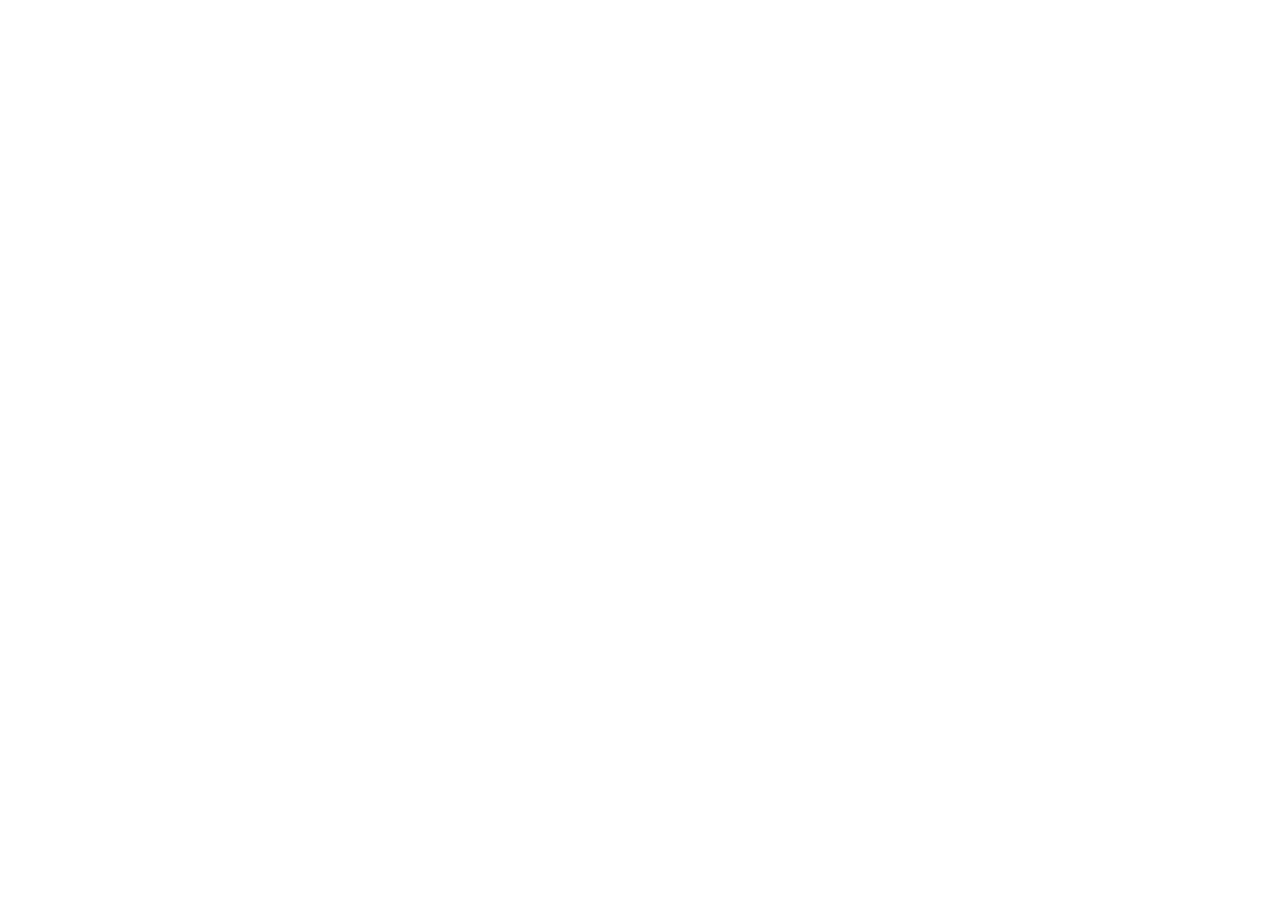
==== web/index.html @ 2ddc4609 "Primera versión" ====
<!DOCTYPE html>
<html>

<head>
  <!--
    If you are serving your web app in a path other than the root, change the
    href value below to reflect the base path you are serving from.

    The path provided below has to start and end with a slash "/" in order for
    it to work correctly.

    For more details:
    * https://developer.mozilla.org/en-US/docs/Web/HTML/Element/base

    This is a placeholder for base href that will be replaced by the value of
    the `--base-href` argument provided to `flutter build`.
  -->
  <base href="$FLUTTER_BASE_HREF">

  <meta charset="UTF-8">
  <meta content="IE=Edge" http-equiv="X-UA-Compatible">
  <meta name="description" content="A new Flutter project.">

  <!-- iOS meta tags & icons -->
  <meta name="mobile-web-app-capable" content="yes">
  <meta name="apple-mobile-web-app-status-bar-style" content="black">
  <meta name="apple-mobile-web-app-title" content="kefir_control">
  <link rel="apple-touch-icon" href="icons/Icon-192.png">

  <!-- Favicon -->
  <link rel="icon" type="image/png" href="favicon.png" />

  <title>Kefir Control</title>
  <link rel="manifest" href="manifest.json">
</head>

<body>
  <!--
    You can customize the "flutter_bootstrap.js" script.
    This is useful to provide a custom configuration to the Flutter loader
    or to give the user feedback during the initialization process.

    For more details:
    * https://docs.flutter.dev/platform-integration/web/initialization
  -->
  <script src="flutter_bootstrap.js" async></script>
</body>

</html>
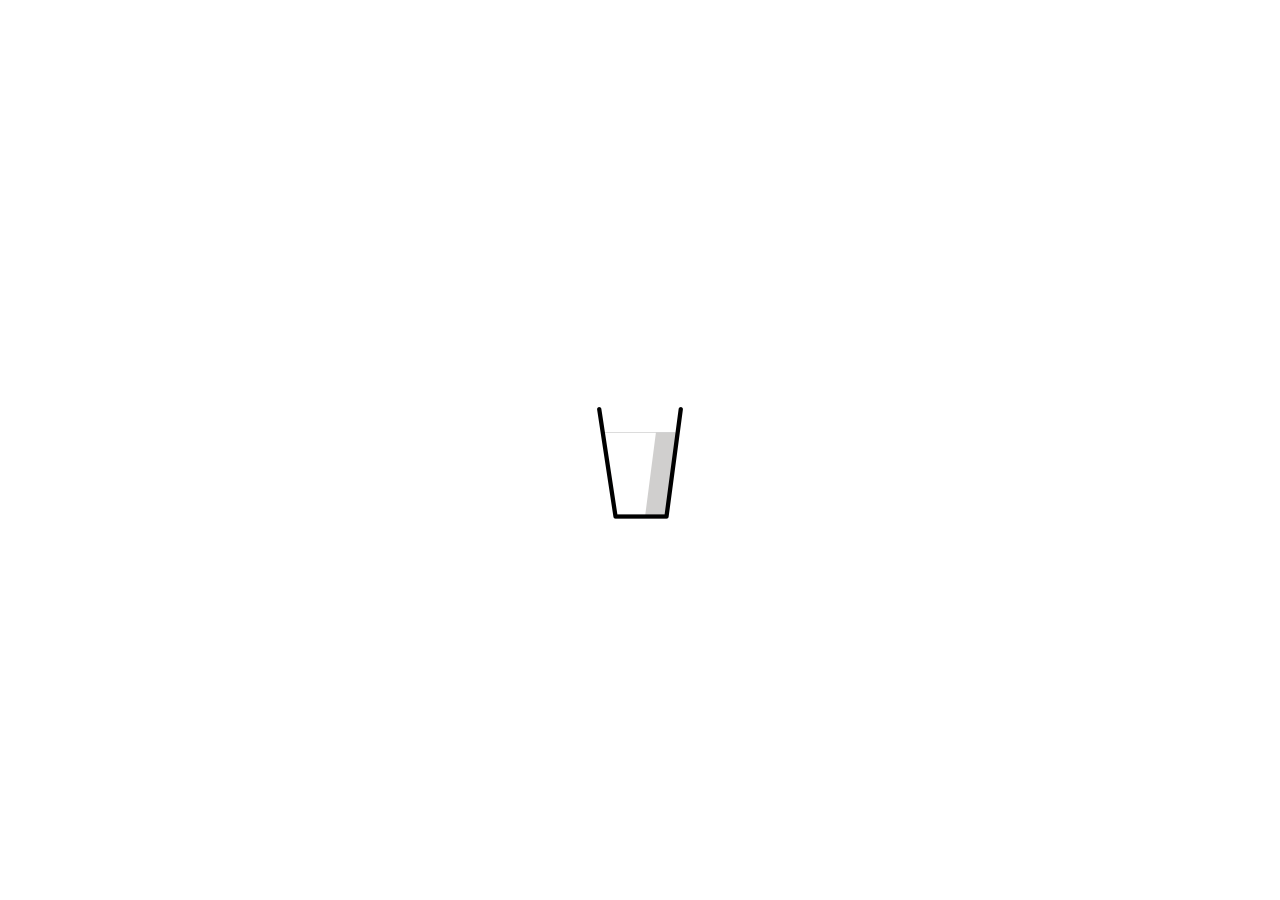
==== commit 2d8a7621: "Se modifica icono de la app" ====
--- a/web/index.html
+++ b/web/index.html
@@ -1,7 +1,4 @@
-<!DOCTYPE html>
-<html>
-
-<head>
+<!DOCTYPE html><html><head>
   <!--
     If you are serving your web app in a path other than the root, change the
     href value below to reflect the base path you are serving from.
@@ -28,13 +25,87 @@
   <link rel="apple-touch-icon" href="icons/Icon-192.png">
 
   <!-- Favicon -->
-  <link rel="icon" type="image/png" href="favicon.png" />
+  <link rel="icon" type="image/png" href="favicon.png">
 
   <title>Kefir Control</title>
   <link rel="manifest" href="manifest.json">
+  
+  
+  <meta content="width=device-width, initial-scale=1.0, maximum-scale=1.0, user-scalable=no" name="viewport">
+  <style id="splash-screen-style">
+    html {
+      height: 100%
+    }
+
+    body {
+      margin: 0;
+      min-height: 100%;
+      background-color: #FFFFFF;
+          background-size: 100% 100%;
+    }
+
+    .center {
+      margin: 0;
+      position: absolute;
+      top: 50%;
+      left: 50%;
+      -ms-transform: translate(-50%, -50%);
+      transform: translate(-50%, -50%);
+    }
+
+    .contain {
+      display:block;
+      width:100%; height:100%;
+      object-fit: contain;
+    }
+
+    .stretch {
+      display:block;
+      width:100%; height:100%;
+    }
+
+    .cover {
+      display:block;
+      width:100%; height:100%;
+      object-fit: cover;
+    }
+
+    .bottom {
+      position: absolute;
+      bottom: 0;
+      left: 50%;
+      -ms-transform: translate(-50%, 0);
+      transform: translate(-50%, 0);
+    }
+
+    .bottomLeft {
+      position: absolute;
+      bottom: 0;
+      left: 0;
+    }
+
+    .bottomRight {
+      position: absolute;
+      bottom: 0;
+      right: 0;
+    }
+  </style>
+  <script id="splash-screen-script">
+    function removeSplashFromWeb() {
+      document.getElementById("splash")?.remove();
+      document.getElementById("splash-branding")?.remove();
+      document.body.style.background = "transparent";
+    }
+  </script>
 </head>
 
 <body>
+  <picture id="splash">
+      <source srcset="splash/img/light-1x.png 1x, splash/img/light-2x.png 2x, splash/img/light-3x.png 3x, splash/img/light-4x.png 4x" media="(prefers-color-scheme: light)">
+      <source srcset="splash/img/dark-1x.png 1x, splash/img/dark-2x.png 2x, splash/img/dark-3x.png 3x, splash/img/dark-4x.png 4x" media="(prefers-color-scheme: dark)">
+      <img class="center" aria-hidden="true" src="splash/img/light-1x.png" alt="">
+  </picture>
+  
   <!--
     You can customize the "flutter_bootstrap.js" script.
     This is useful to provide a custom configuration to the Flutter loader
@@ -43,7 +114,7 @@
     For more details:
     * https://docs.flutter.dev/platform-integration/web/initialization
   -->
-  <script src="flutter_bootstrap.js" async></script>
-</body>
+  <script src="flutter_bootstrap.js" async=""></script>
 
-</html>+
+</body></html>
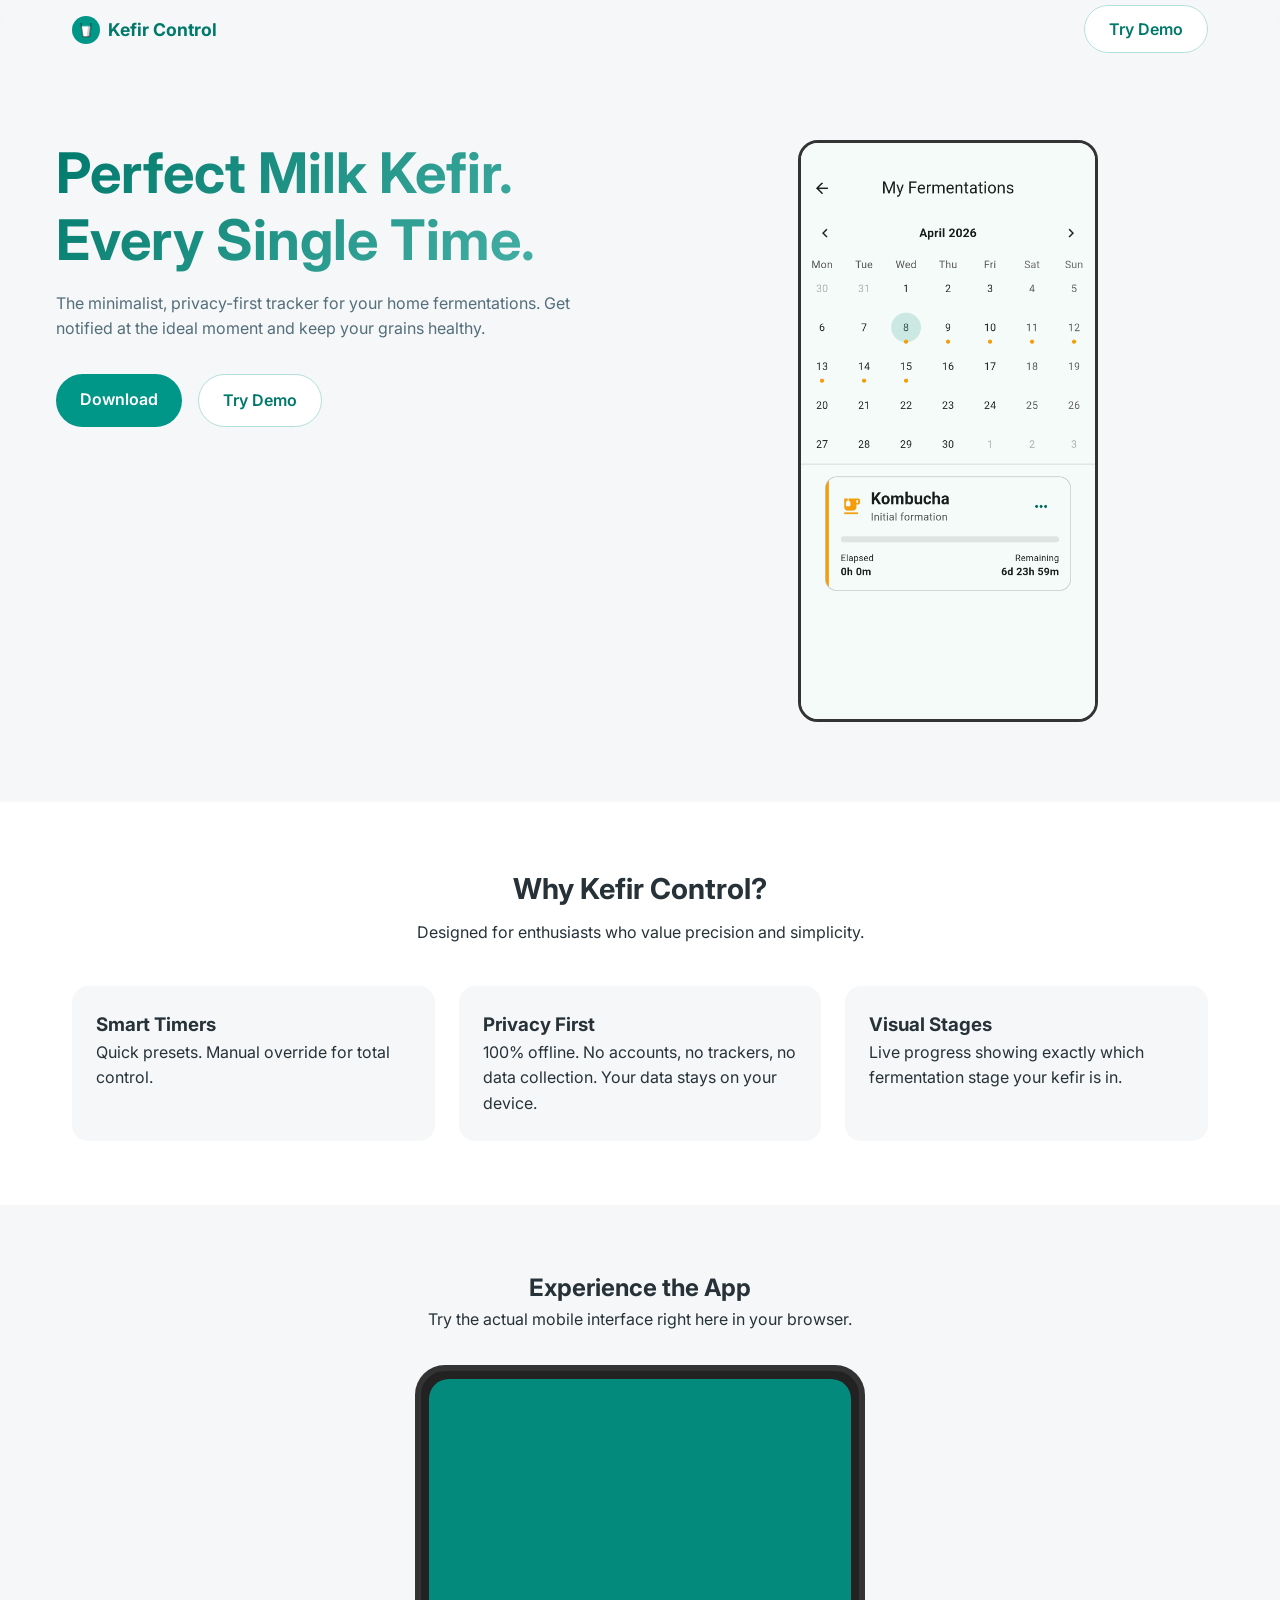
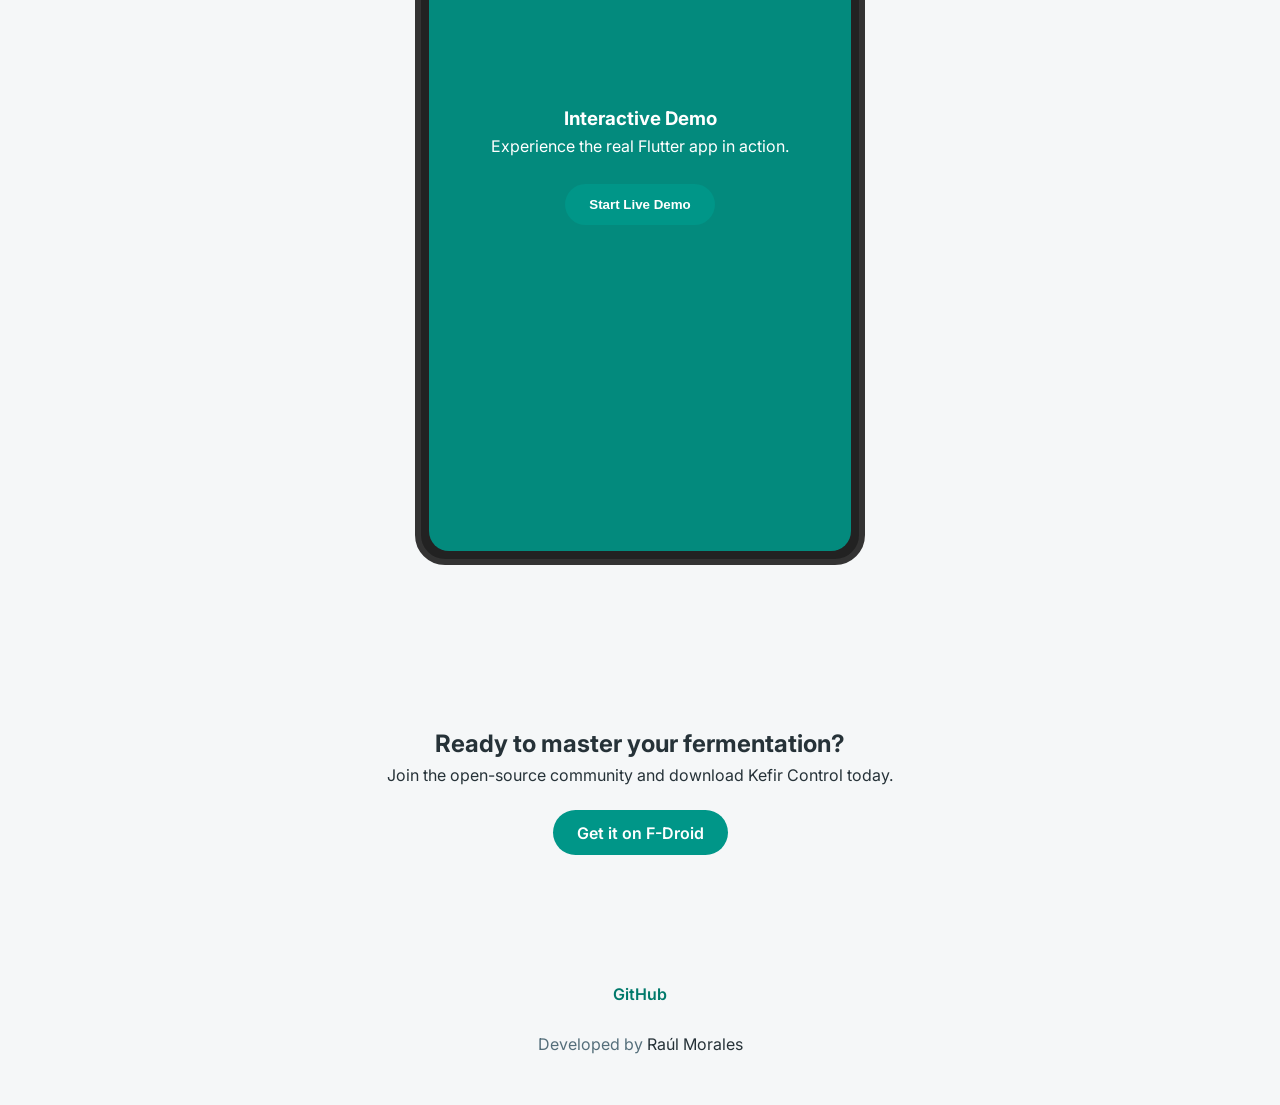
==== commit b2fa893b: "Se agrega landing page y se actualizan README en varios idiomas" ====
--- a/web/index.html
+++ b/web/index.html
@@ -1,120 +1,132 @@
-<!DOCTYPE html><html><head>
-  <!--
-    If you are serving your web app in a path other than the root, change the
-    href value below to reflect the base path you are serving from.
+<!DOCTYPE html>
+<html lang="en">
 
-    The path provided below has to start and end with a slash "/" in order for
-    it to work correctly.
-
-    For more details:
-    * https://developer.mozilla.org/en-US/docs/Web/HTML/Element/base
-
-    This is a placeholder for base href that will be replaced by the value of
-    the `--base-href` argument provided to `flutter build`.
-  -->
+<head>
   <base href="$FLUTTER_BASE_HREF">
 
   <meta charset="UTF-8">
   <meta content="IE=Edge" http-equiv="X-UA-Compatible">
-  <meta name="description" content="A new Flutter project.">
+  <meta name="description"
+    content="Kefir Control - The ultimate minimalist app for milk kefir enthusiasts. Track fermentations and never over-sour your batches again.">
 
   <!-- iOS meta tags & icons -->
   <meta name="mobile-web-app-capable" content="yes">
   <meta name="apple-mobile-web-app-status-bar-style" content="black">
-  <meta name="apple-mobile-web-app-title" content="kefir_control">
+  <meta name="apple-mobile-web-app-title" content="Kefir Control">
   <link rel="apple-touch-icon" href="icons/Icon-192.png">
 
   <!-- Favicon -->
   <link rel="icon" type="image/png" href="favicon.png">
 
-  <title>Kefir Control</title>
+  <title>Kefir Control | Perfect Milk Kefir, Every Time</title>
   <link rel="manifest" href="manifest.json">
-  
-  
-  <meta content="width=device-width, initial-scale=1.0, maximum-scale=1.0, user-scalable=no" name="viewport">
-  <style id="splash-screen-style">
-    html {
-      height: 100%
-    }
 
-    body {
-      margin: 0;
-      min-height: 100%;
-      background-color: #FFFFFF;
-          background-size: 100% 100%;
-    }
+  <meta content="width=device-width, initial-scale=1.0" name="viewport">
 
-    .center {
-      margin: 0;
-      position: absolute;
-      top: 50%;
-      left: 50%;
-      -ms-transform: translate(-50%, -50%);
-      transform: translate(-50%, -50%);
-    }
-
-    .contain {
-      display:block;
-      width:100%; height:100%;
-      object-fit: contain;
-    }
-
-    .stretch {
-      display:block;
-      width:100%; height:100%;
-    }
-
-    .cover {
-      display:block;
-      width:100%; height:100%;
-      object-fit: cover;
-    }
-
-    .bottom {
-      position: absolute;
-      bottom: 0;
-      left: 50%;
-      -ms-transform: translate(-50%, 0);
-      transform: translate(-50%, 0);
-    }
-
-    .bottomLeft {
-      position: absolute;
-      bottom: 0;
-      left: 0;
-    }
-
-    .bottomRight {
-      position: absolute;
-      bottom: 0;
-      right: 0;
-    }
-  </style>
-  <script id="splash-screen-script">
-    function removeSplashFromWeb() {
-      document.getElementById("splash")?.remove();
-      document.getElementById("splash-branding")?.remove();
-      document.body.style.background = "transparent";
-    }
-  </script>
+  <!-- Custom Landing Styles -->
+  <link rel="stylesheet" href="landing/landing_style.css">
 </head>
 
 <body>
-  <picture id="splash">
-      <source srcset="splash/img/light-1x.png 1x, splash/img/light-2x.png 2x, splash/img/light-3x.png 3x, splash/img/light-4x.png 4x" media="(prefers-color-scheme: light)">
-      <source srcset="splash/img/dark-1x.png 1x, splash/img/dark-2x.png 2x, splash/img/dark-3x.png 3x, splash/img/dark-4x.png 4x" media="(prefers-color-scheme: dark)">
-      <img class="center" aria-hidden="true" src="splash/img/light-1x.png" alt="">
-  </picture>
-  
-  <!--
-    You can customize the "flutter_bootstrap.js" script.
-    This is useful to provide a custom configuration to the Flutter loader
-    or to give the user feedback during the initialization process.
+  <!-- Navbar -->
+  <nav>
+    <div class="container nav-content">
+      <div class="logo">
+        <img src="landing/icon.png" style="border-radius: 50%;" alt="Kefir Control Logo">
+        <span>Kefir Control</span>
+      </div>
+      <div class="nav-links">
+        <a href="#demo" class="btn btn-secondary">Try Demo</a>
+      </div>
+    </div>
+  </nav>
 
-    For more details:
-    * https://docs.flutter.dev/platform-integration/web/initialization
-  -->
-  <script src="flutter_bootstrap.js" async=""></script>
+  <!-- Hero Section -->
+  <header class="container hero">
+    <div class="hero-content reveal">
+      <h1>Perfect Milk Kefir.<br>Every Single Time.</h1>
+      <p>The minimalist, privacy-first tracker for your home fermentations. Get notified at the ideal moment and keep
+        your grains healthy.</p>
+      <div class="cta-group">
+        <a href="https://f-droid.org/packages/eu.raulmorales.kefircontrol" class="btn btn-primary"
+          target="_blank">Download</a>
+        <a href="#demo" class="btn btn-secondary">Try Demo</a>
+      </div>
+    </div>
+    <div class="hero-image">
+      <img src="landing/hero.png" alt="Kefir Control App Mockup">
+    </div>
+  </header>
 
+  <!-- Features Section -->
+  <section class="features" id="features">
+    <div class="container">
+      <div class="section-title reveal">
+        <h2>Why Kefir Control?</h2>
+        <p>Designed for enthusiasts who value precision and simplicity.</p>
+      </div>
+      <div class="features-grid">
+        <div class="feature-card reveal">
+          <h3>Smart Timers</h3>
+          <p>Quick presets. Manual override for total control.</p>
+        </div>
+        <div class="feature-card reveal">
+          <h3>Privacy First</h3>
+          <p>100% offline. No accounts, no trackers, no data collection. Your data stays on your device.</p>
+        </div>
+        <div class="feature-card reveal">
+          <h3>Visual Stages</h3>
+          <p>Live progress showing exactly which fermentation stage your kefir is in.</p>
+        </div>
+      </div>
+    </div>
+  </section>
 
-</body></html>+  <!-- Demo Section -->
+  <section class="demo-section" id="demo">
+    <div class="container reveal">
+      <h2>Experience the App</h2>
+      <p>Try the actual mobile interface right here in your browser.</p>
+
+      <div class="phone-container">
+        <div class="phone-screen">
+          <iframe id="flutter-app-frame" frameborder="0" style="width:100%; height:100%; border-radius: 30px;"></iframe>
+          <div class="demo-overlay" id="demo-overlay">
+            <h3>Interactive Demo</h3>
+            <p>Experience the real Flutter app in action.</p>
+            <button class="btn btn-primary" id="start-demo-btn">Start Live Demo</button>
+            <p id="demo-loading-text" style="display:none; margin-top:1rem;">Initializing engine...</p>
+          </div>
+        </div>
+      </div>
+    </div>
+  </section>
+
+  <!-- Final CTA -->
+  <section class="container" style="padding: 4rem 0; text-align: center;">
+    <div class="reveal">
+      <h2>Ready to master your fermentation?</h2>
+      <p style="margin-bottom: 2rem;">Join the open-source community and download Kefir Control today.</p>
+      <a href="https://f-droid.org/packages/eu.raulmorales.kefircontrol" target="_blank" class="btn btn-primary">Get it
+        on F-Droid</a>
+    </div>
+  </section>
+
+  <!-- Footer -->
+  <footer>
+    <div class="container">
+      <div class="social-links">
+        <a href="https://github.com/raulmoralesruiz/kefir-control" target="_blank">GitHub</a>
+      </div>
+
+      <p class="developed">Developed by
+        <a href="https://portfolio.raulmorales.eu" target="_blank">Raúl Morales</a>
+      </p>
+    </div>
+  </footer>
+
+  <!-- Custom Landing Scripts -->
+  <script src="landing/landing_script.js"></script>
+</body>
+
+</html>
--- a/web/landing/landing_style.css
+++ b/web/landing/landing_style.css
@@ -0,0 +1,345 @@
+@import url('https://fonts.googleapis.com/css2?family=Inter:wght@300;400;600;700&display=swap');
+
+:root {
+    --primary: #009688;
+    --primary-dark: #00796B;
+    --primary-light: #B2DFDB;
+    --accent: #4DB6AC;
+    --text: #263238;
+    --text-muted: #546E7A;
+    --bg: #F5F7F8;
+    --card-bg: rgba(255, 255, 255, 0.8);
+    --transition: all 0.3s cubic-bezier(0.4, 0, 0.2, 1);
+}
+
+* {
+    margin: 0;
+    padding: 0;
+    box-sizing: border-box;
+}
+
+body {
+    font-family: 'Inter', sans-serif;
+    color: var(--text);
+    background-color: var(--bg);
+    line-height: 1.6;
+    overflow-x: hidden;
+}
+
+/* Animations */
+@keyframes fadeInUp {
+    from {
+        opacity: 0;
+        transform: translateY(30px);
+    }
+
+    to {
+        opacity: 1;
+        transform: translateY(0);
+    }
+}
+
+.reveal {
+    opacity: 0;
+    transform: translateY(30px);
+    transition: var(--transition);
+}
+
+.reveal.active {
+    opacity: 1;
+    transform: translateY(0);
+}
+
+/* Layout */
+.container {
+    width: 100%;
+    max-width: 1200px;
+    margin: 0 auto;
+    padding: 0 1rem;
+}
+
+/* Navbar */
+nav {
+    padding: 1rem 0;
+    position: sticky;
+    top: 0;
+    z-index: 1000;
+    background: rgba(245, 247, 248, 0.8);
+    backdrop-filter: blur(10px);
+}
+
+.nav-content {
+    display: flex;
+    justify-content: space-between;
+    align-items: center;
+}
+
+.logo {
+    display: flex;
+    align-items: center;
+    gap: 0.5rem;
+    font-weight: 700;
+    font-size: 1.1rem;
+    color: var(--primary-dark);
+}
+
+.logo img {
+    width: 28px;
+    height: 28px;
+}
+
+/* Hero (mobile first) */
+.hero {
+    display: grid;
+    grid-template-columns: 1fr;
+    gap: 2rem;
+    padding: 2rem 1rem;
+    text-align: center;
+}
+
+.hero-content h1 {
+    font-size: 2.2rem;
+    line-height: 1.2;
+    font-weight: 700;
+    margin-bottom: 1rem;
+    background: linear-gradient(135deg, var(--primary-dark), var(--accent));
+    background-clip: text;
+    -webkit-background-clip: text;
+    -webkit-text-fill-color: transparent;
+}
+
+.hero-content p {
+    font-size: 1rem;
+    color: var(--text-muted);
+    margin-bottom: 2rem;
+}
+
+.cta-group {
+    display: flex;
+    flex-direction: column;
+    gap: 1rem;
+}
+
+.btn {
+    padding: 0.8rem 1.5rem;
+    border-radius: 50px;
+    font-weight: 600;
+    text-decoration: none;
+    transition: var(--transition);
+    cursor: pointer;
+    border: none;
+    text-align: center;
+}
+
+.btn-primary {
+    background-color: var(--primary);
+    color: white;
+}
+
+.btn-primary:hover {
+    background-color: var(--primary-dark);
+    transform: translateY(-2px);
+}
+
+.btn-secondary {
+    background-color: white;
+    color: var(--primary-dark);
+    border: 1px solid var(--primary-light);
+}
+
+.btn-secondary:hover {
+    background-color: var(--primary-light);
+    transform: translateY(-2px);
+}
+
+.hero-image {
+    order: -1;
+    animation: fadeInUp 1s ease-out;
+}
+
+.hero-image img {
+    width: 100%;
+    max-width: 300px;
+    margin: 0 auto;
+    display: block;
+    border-radius: 20px;
+    border: 3px solid #333;
+}
+
+/* Features */
+.features {
+    padding: 4rem 0;
+    background-color: white;
+}
+
+.section-title {
+    text-align: center;
+    margin-bottom: 2.5rem;
+}
+
+.section-title h2 {
+    font-size: 1.8rem;
+    margin-bottom: 0.5rem;
+}
+
+.features-grid {
+    display: grid;
+    gap: 1.5rem;
+}
+
+.feature-card {
+    padding: 1.5rem;
+    border-radius: 16px;
+    background: var(--bg);
+}
+
+.feature-icon {
+    font-size: 2rem;
+    margin-bottom: 1rem;
+    color: var(--primary);
+}
+
+/* Demo Section */
+.demo-section {
+    padding: 4rem 0;
+    text-align: center;
+}
+
+.phone-container {
+    width: 100%;
+    max-width: 380px;
+    aspect-ratio: 9 / 16;
+    margin: 2rem auto;
+    background: #222;
+    border-radius: 30px;
+    padding: 8px;
+    border: 6px solid #333;
+}
+
+.phone-screen {
+    width: 100%;
+    height: 100%;
+    border-radius: 20px;
+    overflow: hidden;
+    position: relative;
+}
+
+.demo-overlay {
+    position: absolute;
+    inset: 0;
+    background: rgba(0, 150, 136, 0.9);
+    display: flex;
+    flex-direction: column;
+    justify-content: center;
+    align-items: center;
+    color: white;
+    padding: 1.5rem;
+    text-align: center;
+}
+
+.demo-overlay.hidden {
+    opacity: 0;
+    pointer-events: none;
+}
+
+.demo-overlay button {
+    margin-top: 1.5rem;
+}
+
+/* Footer */
+footer {
+    padding: 3rem 0;
+    text-align: center;
+    color: var(--text-muted);
+}
+
+.social-links {
+    display: flex;
+    justify-content: center;
+    gap: 1rem;
+    margin: 1.5rem 0;
+}
+
+.social-links a {
+    color: var(--primary-dark);
+    text-decoration: none;
+    font-weight: 600;
+}
+
+.social-links a:hover {
+    color: var(--primary);
+}
+
+.developed {
+    color: var(--text-muted);
+}
+
+.developed a {
+    color: var(--text);
+    text-decoration: none;
+}
+
+.developed a:hover {
+    color: var(--text-muted);
+}
+
+/* -------------------- */
+/* TABLET (>=768px) */
+/* -------------------- */
+@media (min-width: 768px) {
+
+    .container {
+        padding: 0 2rem;
+    }
+
+    .hero {
+        grid-template-columns: 1fr 1fr;
+        text-align: left;
+        padding: 4rem 1rem;
+        gap: 3rem;
+    }
+
+    .hero-image {
+        order: 0;
+    }
+
+    .hero-content h1 {
+        font-size: 3rem;
+    }
+
+    .cta-group {
+        flex-direction: row;
+    }
+
+    .features-grid {
+        grid-template-columns: repeat(2, 1fr);
+    }
+
+    .phone-container {
+        max-width: 420px;
+    }
+
+}
+
+/* -------------------- */
+/* DESKTOP (>=1024px) */
+/* -------------------- */
+@media (min-width: 1024px) {
+    .hero {
+        gap: 4rem;
+        padding: 5rem 1rem;
+    }
+
+    .hero-content h1 {
+        font-size: 3.5rem;
+    }
+
+    .features-grid {
+        grid-template-columns: repeat(3, 1fr);
+    }
+
+    .phone-container {
+        max-width: 450px;
+    }
+
+}
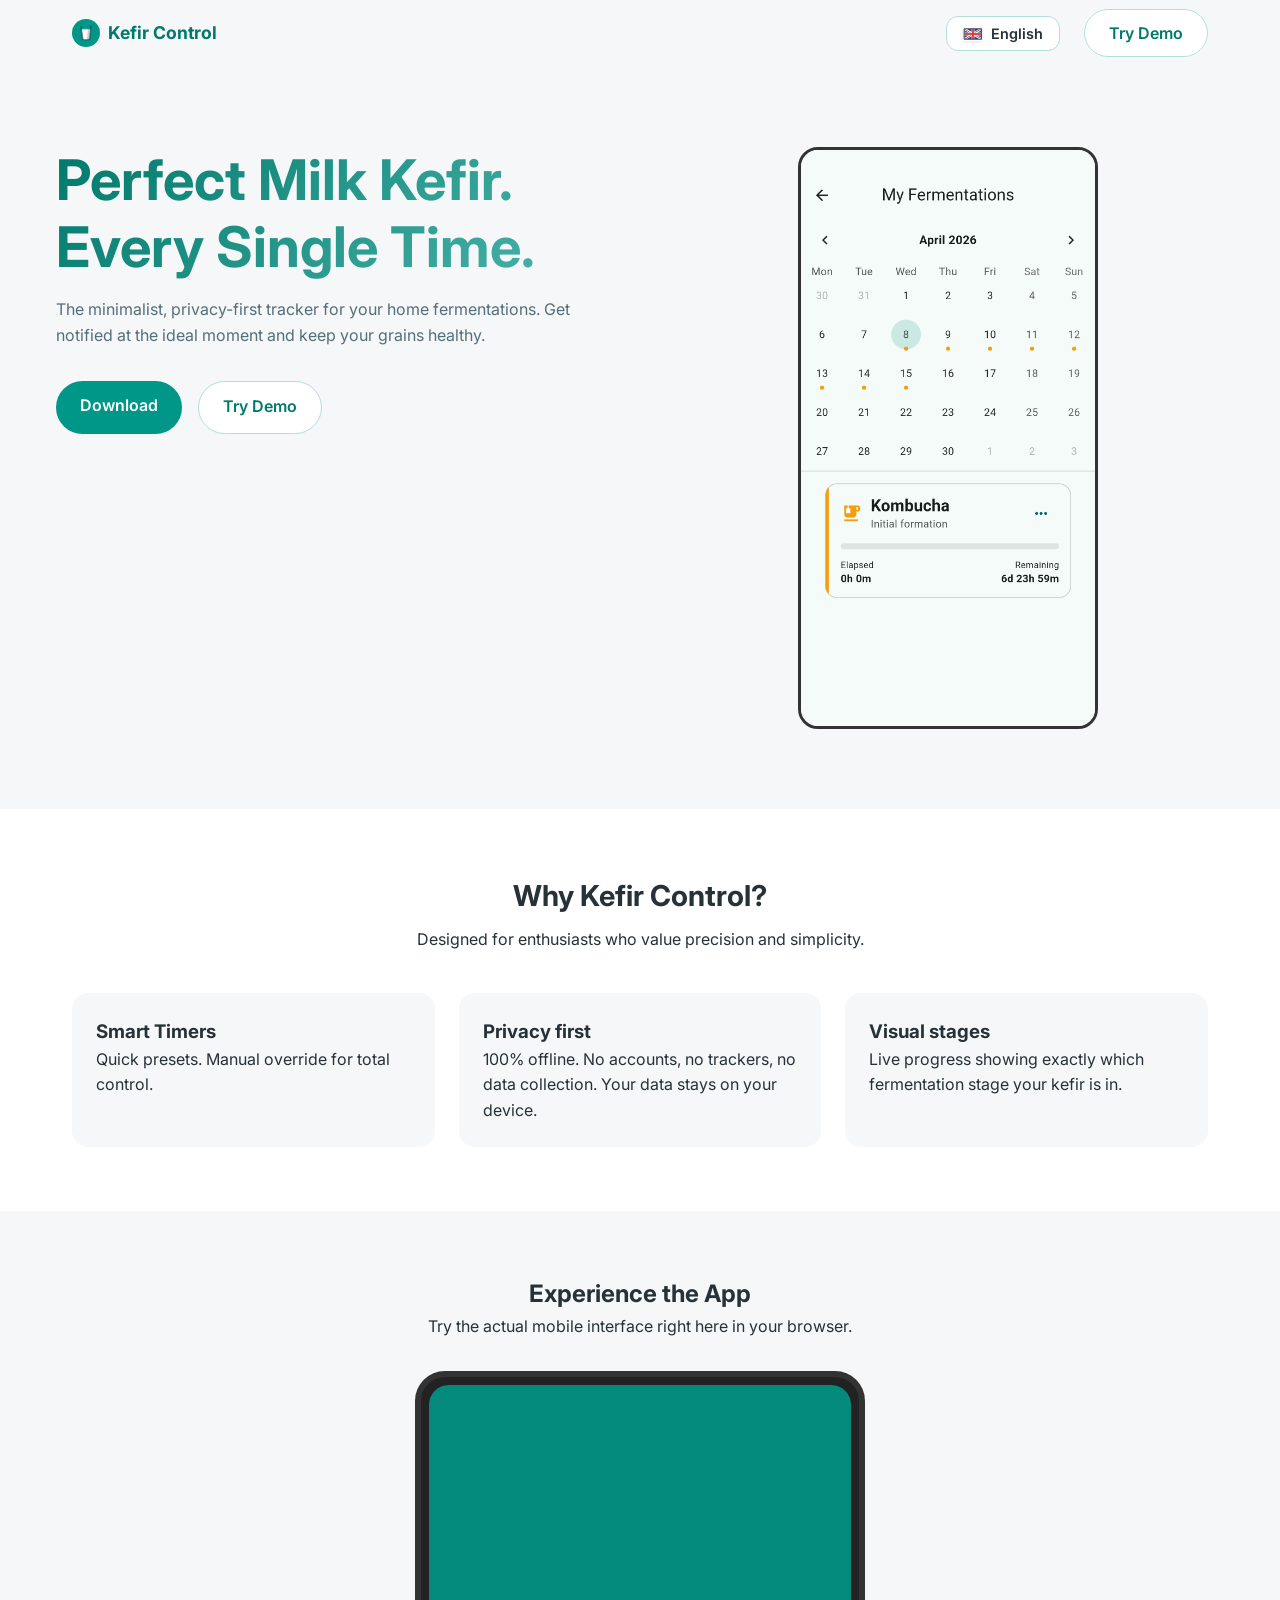
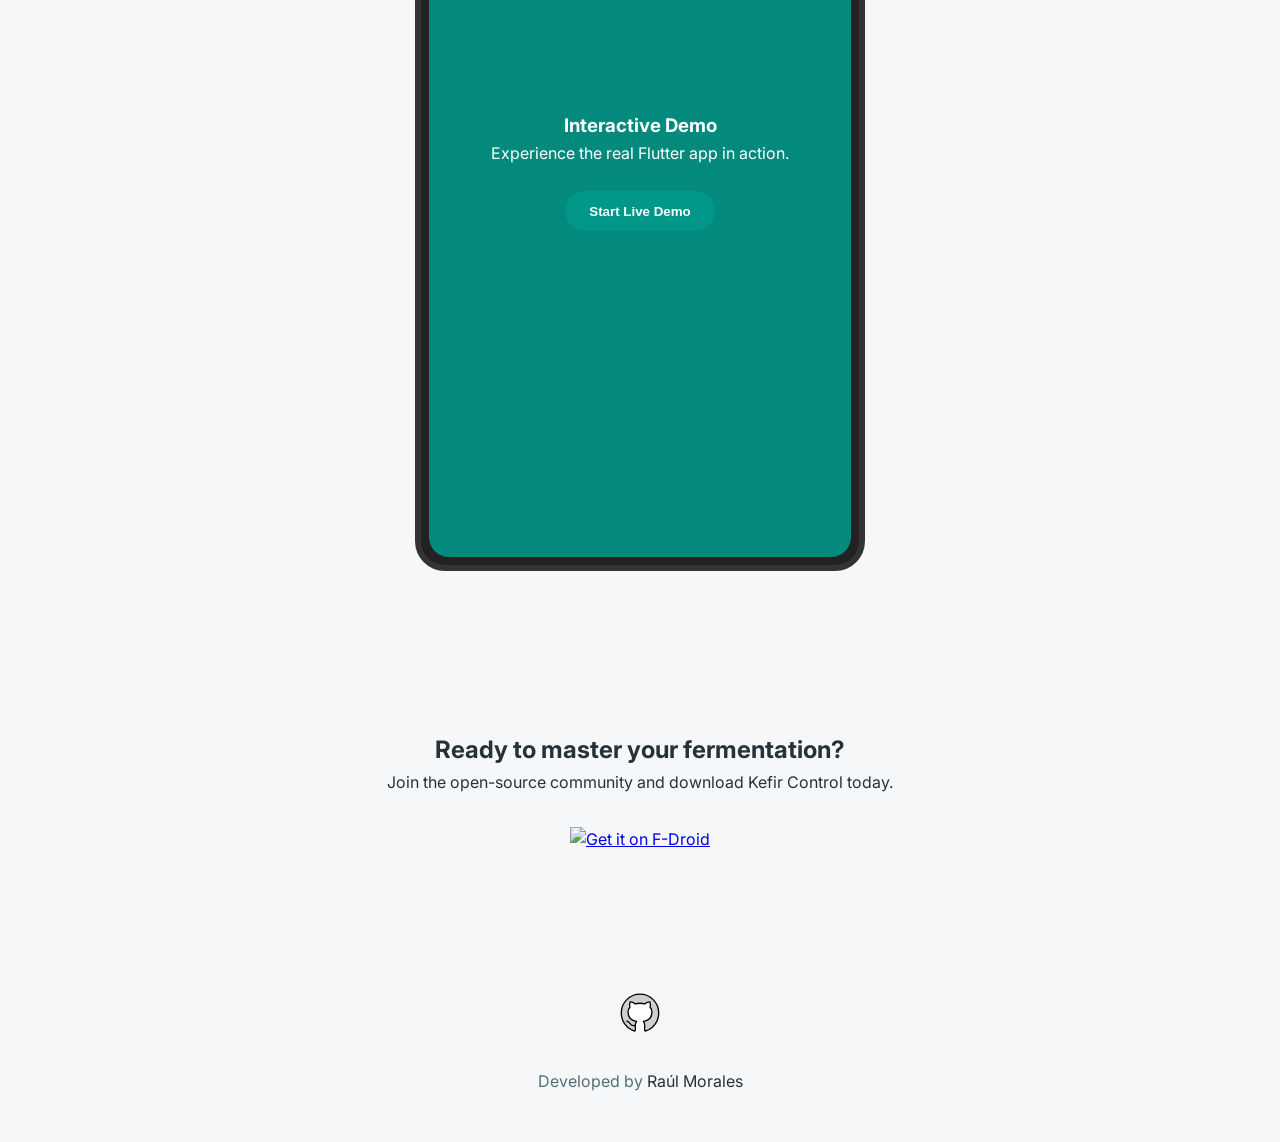
==== commit cadc292a: "Traducciones en landing y mejoras en README" ====
--- a/web/index.html
+++ b/web/index.html
@@ -32,11 +32,26 @@
   <nav>
     <div class="container nav-content">
       <div class="logo">
-        <img src="landing/icon.png" style="border-radius: 50%;" alt="Kefir Control Logo">
+        <img src="landing/img/icon.png" style="border-radius: 50%;" alt="Kefir Control Logo">
         <span>Kefir Control</span>
       </div>
-      <div class="nav-links">
-        <a href="#demo" class="btn btn-secondary">Try Demo</a>
+      <div class="nav-right">
+        <div class="lang-selector">
+          <button class="lang-btn" id="lang-btn">
+            <img id="current-lang-flag" src="landing/img/languages/en.svg" alt="Flag" class="flag-icon">
+            <span id="current-lang-name">English</span>
+          </button>
+          <div class="lang-dropdown" id="lang-dropdown">
+            <button onclick="setLanguage('en')"><img src="landing/img/languages/en.svg" alt="English"> English</button>
+            <button onclick="setLanguage('es')"><img src="landing/img/languages/es.svg" alt="Castellano">
+              Castellano</button>
+            <button onclick="setLanguage('and')"><img src="landing/img/languages/and.svg" alt="Andalûh">
+              Andalûh</button>
+          </div>
+        </div>
+        <div class="nav-links">
+          <a href="#demo" class="btn btn-secondary" data-i18n="nav-demo">Try Demo</a>
+        </div>
       </div>
     </div>
   </nav>
@@ -44,17 +59,18 @@
   <!-- Hero Section -->
   <header class="container hero">
     <div class="hero-content reveal">
-      <h1>Perfect Milk Kefir.<br>Every Single Time.</h1>
-      <p>The minimalist, privacy-first tracker for your home fermentations. Get notified at the ideal moment and keep
+      <h1 data-i18n="hero-title">Perfect Milk Kefir.<br>Every Single Time.</h1>
+      <p data-i18n="hero-subtitle">The minimalist, privacy-first tracker for your home fermentations. Get notified at
+        the ideal moment and keep
         your grains healthy.</p>
       <div class="cta-group">
-        <a href="https://f-droid.org/packages/eu.raulmorales.kefircontrol" class="btn btn-primary"
-          target="_blank">Download</a>
-        <a href="#demo" class="btn btn-secondary">Try Demo</a>
+        <a href="https://f-droid.org/packages/eu.raulmorales.kefircontrol" class="btn btn-primary" target="_blank"
+          data-i18n="cta-download">Download</a>
+        <a href="#demo" class="btn btn-secondary" data-i18n="cta-demo">Try Demo</a>
       </div>
     </div>
     <div class="hero-image">
-      <img src="landing/hero.png" alt="Kefir Control App Mockup">
+      <img src="landing/img/hero.png" alt="Kefir Control App Mockup">
     </div>
   </header>
 
@@ -62,21 +78,22 @@
   <section class="features" id="features">
     <div class="container">
       <div class="section-title reveal">
-        <h2>Why Kefir Control?</h2>
-        <p>Designed for enthusiasts who value precision and simplicity.</p>
+        <h2 data-i18n="why-title">Why Kefir Control?</h2>
+        <p data-i18n="why-subtitle">Designed for enthusiasts who value precision and simplicity.</p>
       </div>
       <div class="features-grid">
         <div class="feature-card reveal">
-          <h3>Smart Timers</h3>
-          <p>Quick presets. Manual override for total control.</p>
+          <h3 data-i18n="feat-1-title">Smart Timers</h3>
+          <p data-i18n="feat-1-desc">Quick presets. Manual override for total control.</p>
         </div>
         <div class="feature-card reveal">
-          <h3>Privacy First</h3>
-          <p>100% offline. No accounts, no trackers, no data collection. Your data stays on your device.</p>
+          <h3 data-i18n="feat-2-title">Privacy First</h3>
+          <p data-i18n="feat-2-desc">100% offline. No accounts, no trackers, no data collection. Your data stays on your
+            device.</p>
         </div>
         <div class="feature-card reveal">
-          <h3>Visual Stages</h3>
-          <p>Live progress showing exactly which fermentation stage your kefir is in.</p>
+          <h3 data-i18n="feat-3-title">Visual Stages</h3>
+          <p data-i18n="feat-3-desc">Live progress showing exactly which fermentation stage your kefir is in.</p>
         </div>
       </div>
     </div>
@@ -85,17 +102,18 @@
   <!-- Demo Section -->
   <section class="demo-section" id="demo">
     <div class="container reveal">
-      <h2>Experience the App</h2>
-      <p>Try the actual mobile interface right here in your browser.</p>
+      <h2 data-i18n="demo-title">Experience the App</h2>
+      <p data-i18n="demo-subtitle">Try the actual mobile interface right here in your browser.</p>
 
       <div class="phone-container">
         <div class="phone-screen">
           <iframe id="flutter-app-frame" frameborder="0" style="width:100%; height:100%; border-radius: 30px;"></iframe>
           <div class="demo-overlay" id="demo-overlay">
-            <h3>Interactive Demo</h3>
-            <p>Experience the real Flutter app in action.</p>
-            <button class="btn btn-primary" id="start-demo-btn">Start Live Demo</button>
-            <p id="demo-loading-text" style="display:none; margin-top:1rem;">Initializing engine...</p>
+            <h3 data-i18n="demo-overlay-title">Interactive Demo</h3>
+            <p data-i18n="demo-overlay-desc">Experience the real Flutter app in action.</p>
+            <button class="btn btn-primary" id="start-demo-btn" data-i18n="demo-start">Start Live Demo</button>
+            <p id="demo-loading-text" style="display:none; margin-top:1rem;" data-i18n="demo-loading">Initializing
+              engine...</p>
           </div>
         </div>
       </div>
@@ -105,10 +123,12 @@
   <!-- Final CTA -->
   <section class="container" style="padding: 4rem 0; text-align: center;">
     <div class="reveal">
-      <h2>Ready to master your fermentation?</h2>
-      <p style="margin-bottom: 2rem;">Join the open-source community and download Kefir Control today.</p>
-      <a href="https://f-droid.org/packages/eu.raulmorales.kefircontrol" target="_blank" class="btn btn-primary">Get it
-        on F-Droid</a>
+      <h2 data-i18n="final-cta-title">Ready to master your fermentation?</h2>
+      <p data-i18n="final-cta-subtitle" style="margin-bottom: 2rem;">Join the open-source community and download Kefir
+        Control today.</p>
+      <a href="https://f-droid.org/packages/eu.raulmorales.kefircontrol" target="_blank">
+        <img alt="Get it on F-Droid" src="https://fdroid.gitlab.io/artwork/badge/get-it-on.png" height="80">
+      </a>
     </div>
   </section>
 
@@ -116,16 +136,19 @@
   <footer>
     <div class="container">
       <div class="social-links">
-        <a href="https://github.com/raulmoralesruiz/kefir-control" target="_blank">GitHub</a>
+        <a href="https://github.com/raulmoralesruiz/kefir-control" target="_blank">
+          <img src="landing/img/github.svg" alt="GitHub">
+        </a>
       </div>
 
-      <p class="developed">Developed by
+      <p class="developed"><span data-i18n="footer-developed">Developed by</span>
         <a href="https://portfolio.raulmorales.eu" target="_blank">Raúl Morales</a>
       </p>
     </div>
   </footer>
 
   <!-- Custom Landing Scripts -->
+  <script src="landing/translations.js"></script>
   <script src="landing/landing_script.js"></script>
 </body>
 
--- a/web/landing/landing_style.css
+++ b/web/landing/landing_style.css
@@ -88,6 +88,100 @@
     height: 28px;
 }
 
+.nav-right {
+    display: flex;
+    align-items: center;
+    gap: 1.5rem;
+}
+
+/* Language Selector */
+.lang-selector {
+    position: relative;
+}
+
+.lang-btn {
+    background: white;
+    border: 1px solid var(--primary-light);
+    padding: 0.5rem 1rem;
+    border-radius: 12px;
+    font-family: inherit;
+    font-weight: 600;
+    font-size: 0.9rem;
+    color: var(--text);
+    cursor: pointer;
+    display: flex;
+    align-items: center;
+    gap: 0.5rem;
+    transition: var(--transition);
+}
+
+.lang-btn:hover {
+    background-color: var(--primary-light);
+    border-color: var(--primary);
+}
+
+.lang-dropdown {
+    position: absolute;
+    top: calc(100% + 10px);
+    right: 0;
+    width: 180px;
+    background: white;
+    border-radius: 16px;
+    box-shadow: 0 10px 25px rgba(0, 0, 0, 0.1);
+    padding: 0.5rem;
+    display: none;
+    flex-direction: column;
+    gap: 0.2rem;
+    animation: fadeInUp 0.3s ease-out;
+    border: 1px solid rgba(0, 0, 0, 0.05);
+}
+
+.lang-dropdown.show {
+    display: flex;
+}
+
+.lang-btn img,
+.lang-dropdown img {
+    width: 20px;
+    height: 14px;
+    object-fit: cover;
+    border-radius: 2px;
+    box-shadow: 0 1px 3px rgba(0, 0, 0, 0.1);
+}
+
+.lang-dropdown button {
+    background: none;
+    border: none;
+    padding: 0.8rem 1rem;
+    text-align: left;
+    font-family: inherit;
+    font-weight: 500;
+    color: var(--text);
+    cursor: pointer;
+    border-radius: 10px;
+    transition: var(--transition);
+}
+
+.lang-dropdown button:hover {
+    background-color: var(--bg);
+    color: var(--primary-dark);
+}
+
+/* Media Queries for Navbar */
+@media (max-width: 600px) {
+    .nav-right {
+        gap: 0.5rem;
+    }
+
+    .lang-btn #current-lang-name {
+        display: none;
+    }
+
+    .lang-btn {
+        padding: 0.5rem;
+    }
+}
+
 /* Hero (mobile first) */
 .hero {
     display: grid;
@@ -270,6 +364,11 @@
     color: var(--primary);
 }
 
+.social-links img {
+    width: 48px;
+    height: 48px;
+}
+
 .developed {
     color: var(--text-muted);
 }
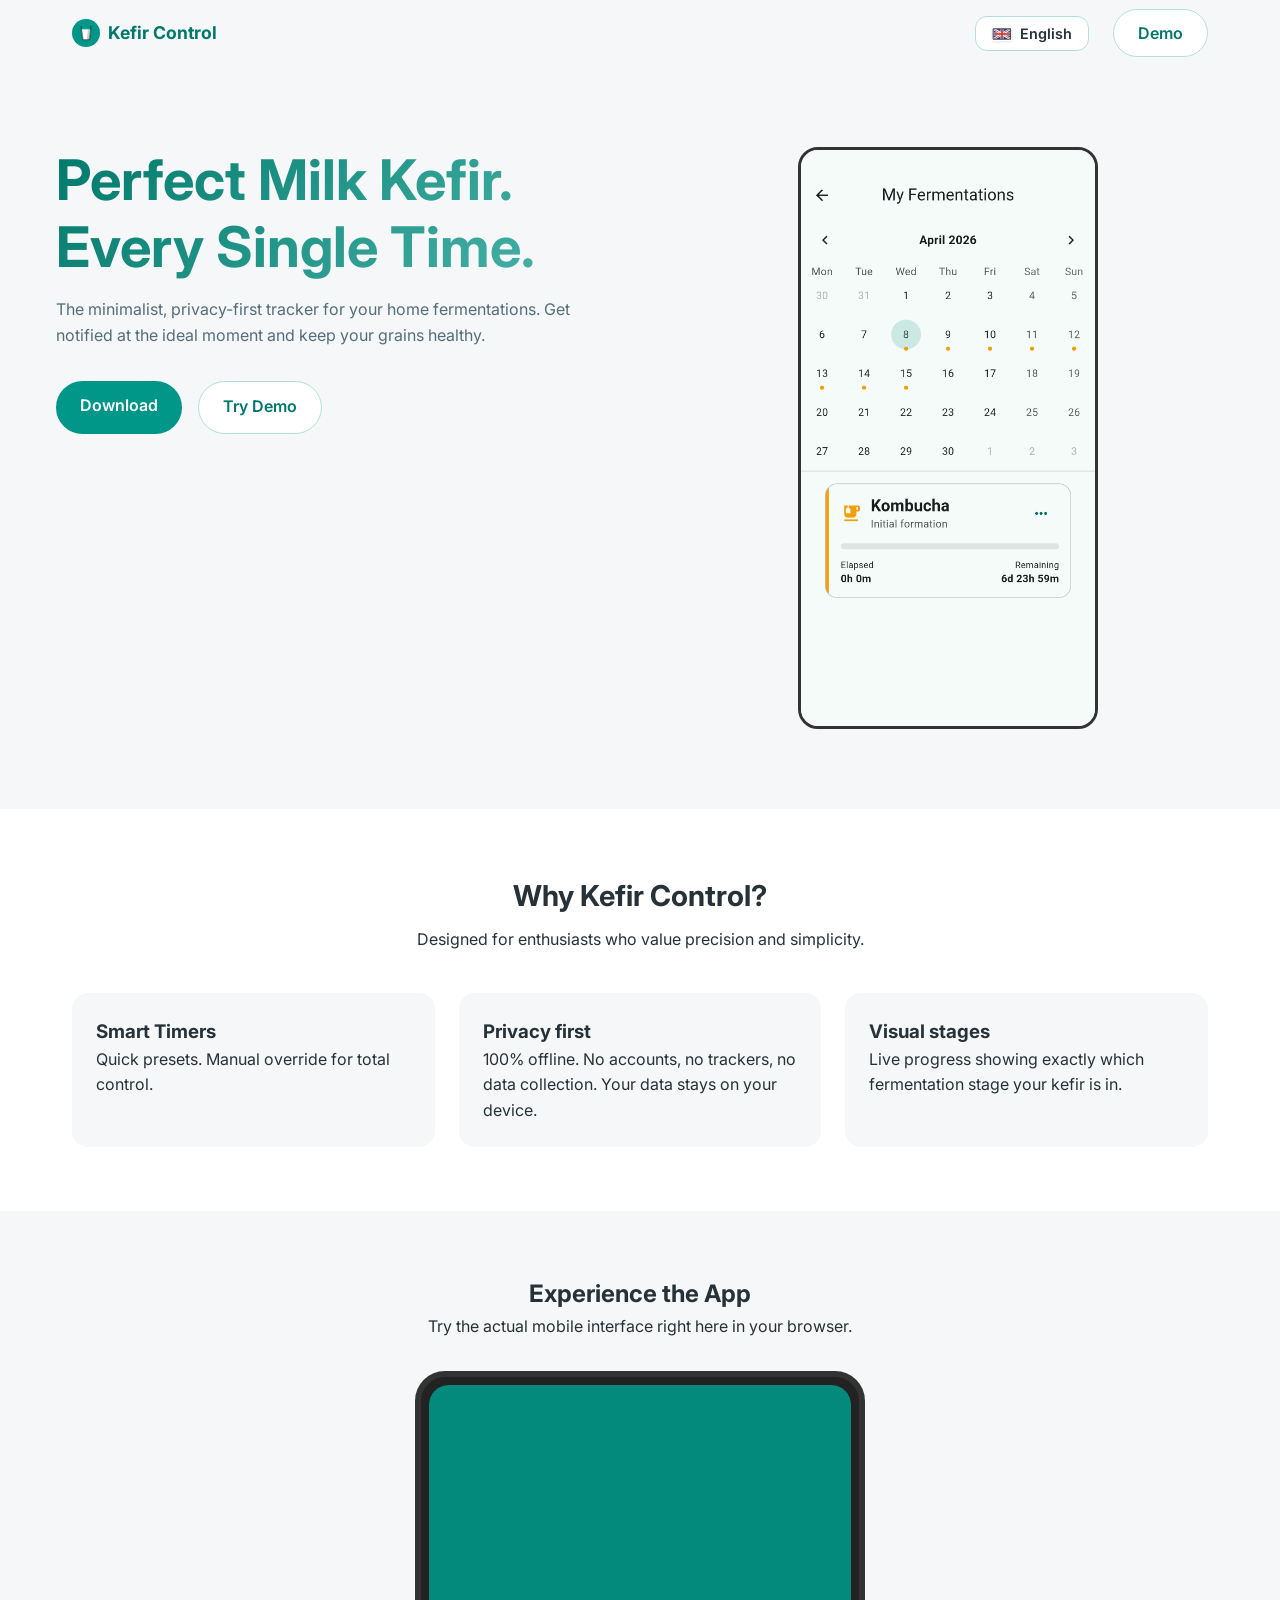
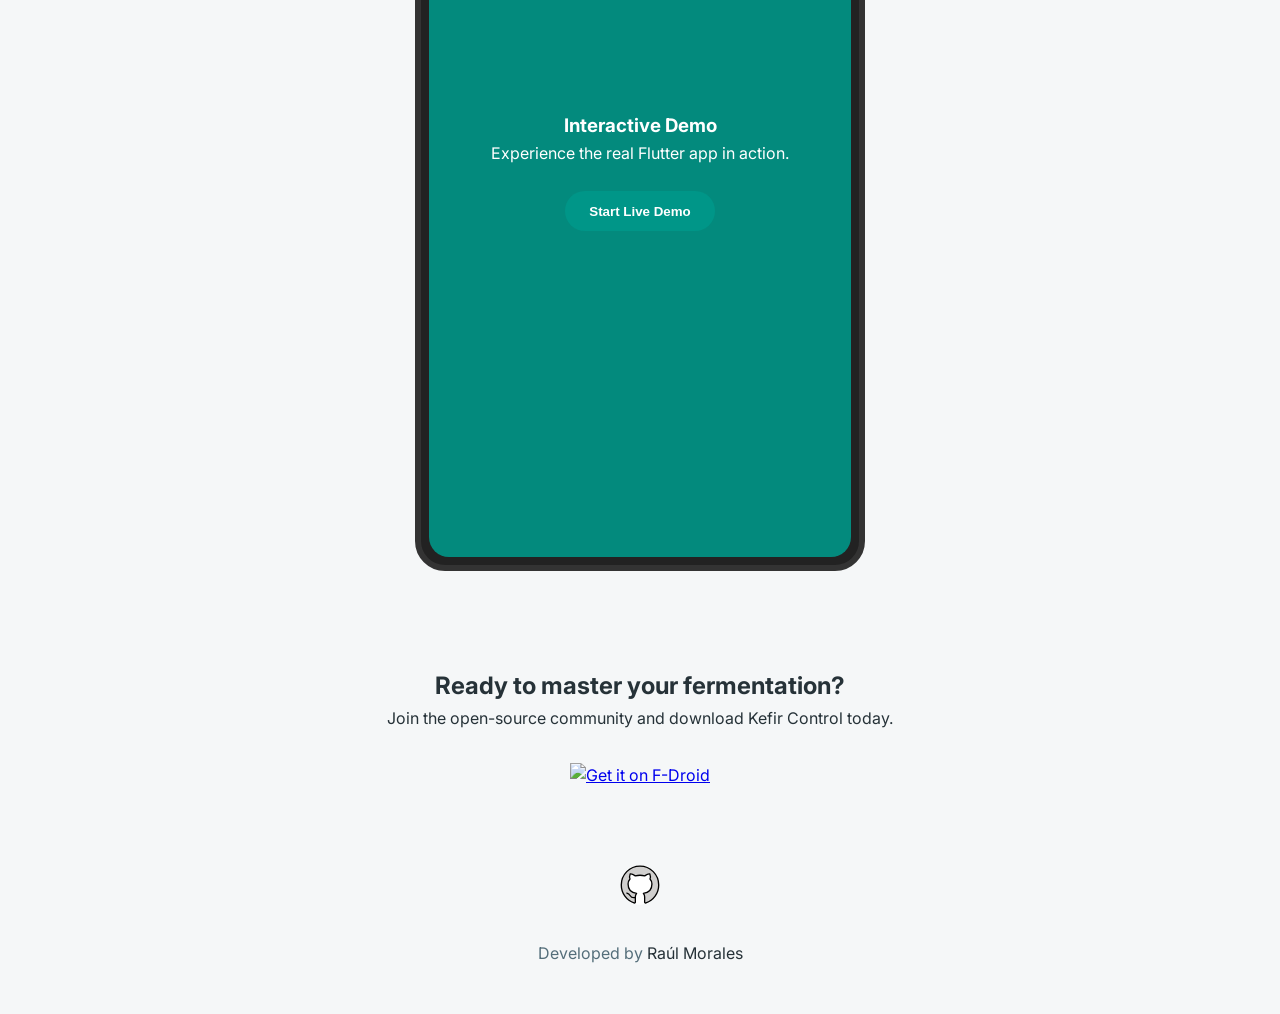
==== commit eced1caf: "mejora de presentación en landing" ====
--- a/web/index.html
+++ b/web/index.html
@@ -24,7 +24,7 @@
   <meta content="width=device-width, initial-scale=1.0" name="viewport">
 
   <!-- Custom Landing Styles -->
-  <link rel="stylesheet" href="landing/landing_style.css">
+  <link rel="stylesheet" href="./landing/landing_style.css">
 </head>
 
 <body>
@@ -32,20 +32,21 @@
   <nav>
     <div class="container nav-content">
       <div class="logo">
-        <img src="landing/img/icon.png" style="border-radius: 50%;" alt="Kefir Control Logo">
+        <img src="./landing/img/icon.png" style="border-radius: 50%;" alt="Kefir Control Logo">
         <span>Kefir Control</span>
       </div>
       <div class="nav-right">
         <div class="lang-selector">
           <button class="lang-btn" id="lang-btn">
-            <img id="current-lang-flag" src="landing/img/languages/en.svg" alt="Flag" class="flag-icon">
+            <img id="current-lang-flag" src="./landing/img/languages/en.svg" alt="Flag" class="flag-icon">
             <span id="current-lang-name">English</span>
           </button>
           <div class="lang-dropdown" id="lang-dropdown">
-            <button onclick="setLanguage('en')"><img src="landing/img/languages/en.svg" alt="English"> English</button>
-            <button onclick="setLanguage('es')"><img src="landing/img/languages/es.svg" alt="Castellano">
+            <button onclick="setLanguage('en')"><img src="./landing/img/languages/en.svg" alt="English">
+              English</button>
+            <button onclick="setLanguage('es')"><img src="./landing/img/languages/es.svg" alt="Castellano">
               Castellano</button>
-            <button onclick="setLanguage('and')"><img src="landing/img/languages/and.svg" alt="Andalûh">
+            <button onclick="setLanguage('and')"><img src="./landing/img/languages/and.svg" alt="Andalûh">
               Andalûh</button>
           </div>
         </div>
@@ -70,7 +71,7 @@
       </div>
     </div>
     <div class="hero-image">
-      <img src="landing/img/hero.png" alt="Kefir Control App Mockup">
+      <img src="./landing/img/hero.png" alt="Kefir Control App Mockup">
     </div>
   </header>
 
@@ -121,7 +122,7 @@
   </section>
 
   <!-- Final CTA -->
-  <section class="container" style="padding: 4rem 0; text-align: center;">
+  <section class="container final-cta">
     <div class="reveal">
       <h2 data-i18n="final-cta-title">Ready to master your fermentation?</h2>
       <p data-i18n="final-cta-subtitle" style="margin-bottom: 2rem;">Join the open-source community and download Kefir
@@ -137,7 +138,7 @@
     <div class="container">
       <div class="social-links">
         <a href="https://github.com/raulmoralesruiz/kefir-control" target="_blank">
-          <img src="landing/img/github.svg" alt="GitHub">
+          <img src="./landing/img/github.svg" alt="GitHub">
         </a>
       </div>
 
@@ -148,8 +149,20 @@
   </footer>
 
   <!-- Custom Landing Scripts -->
-  <script src="landing/translations.js"></script>
-  <script src="landing/landing_script.js"></script>
+  <script src="./landing/translations.js"></script>
+  <script src="./landing/landing.js"></script>
+
+  <!-- <script>
+    // Force unregister service worker to prevent persistent caching of old landing versions
+    if ('serviceWorker' in navigator) {
+      navigator.serviceWorker.getRegistrations().then(function (registrations) {
+        for (let registration of registrations) {
+          registration.unregister();
+          console.log('Service Worker unregistered to refresh landing page.');
+        }
+      });
+    }
+  </script> -->
 </body>
 
 </html>
--- a/web/landing/landing_style.css
+++ b/web/landing/landing_style.css
@@ -1,3 +1,4 @@
+/* biba er Betî */
 @import url('https://fonts.googleapis.com/css2?family=Inter:wght@300;400;600;700&display=swap');
 
 :root {
@@ -302,6 +303,8 @@
 .phone-container {
     width: 100%;
     max-width: 380px;
+    max-height: 90vh;
+    max-height: 90dvh;
     aspect-ratio: 9 / 16;
     margin: 2rem auto;
     background: #222;
@@ -338,6 +341,12 @@
 
 .demo-overlay button {
     margin-top: 1.5rem;
+}
+
+/* Final CTA */
+.final-cta {
+    padding: 2rem 1rem;
+    text-align: center;
 }
 
 /* Footer */
